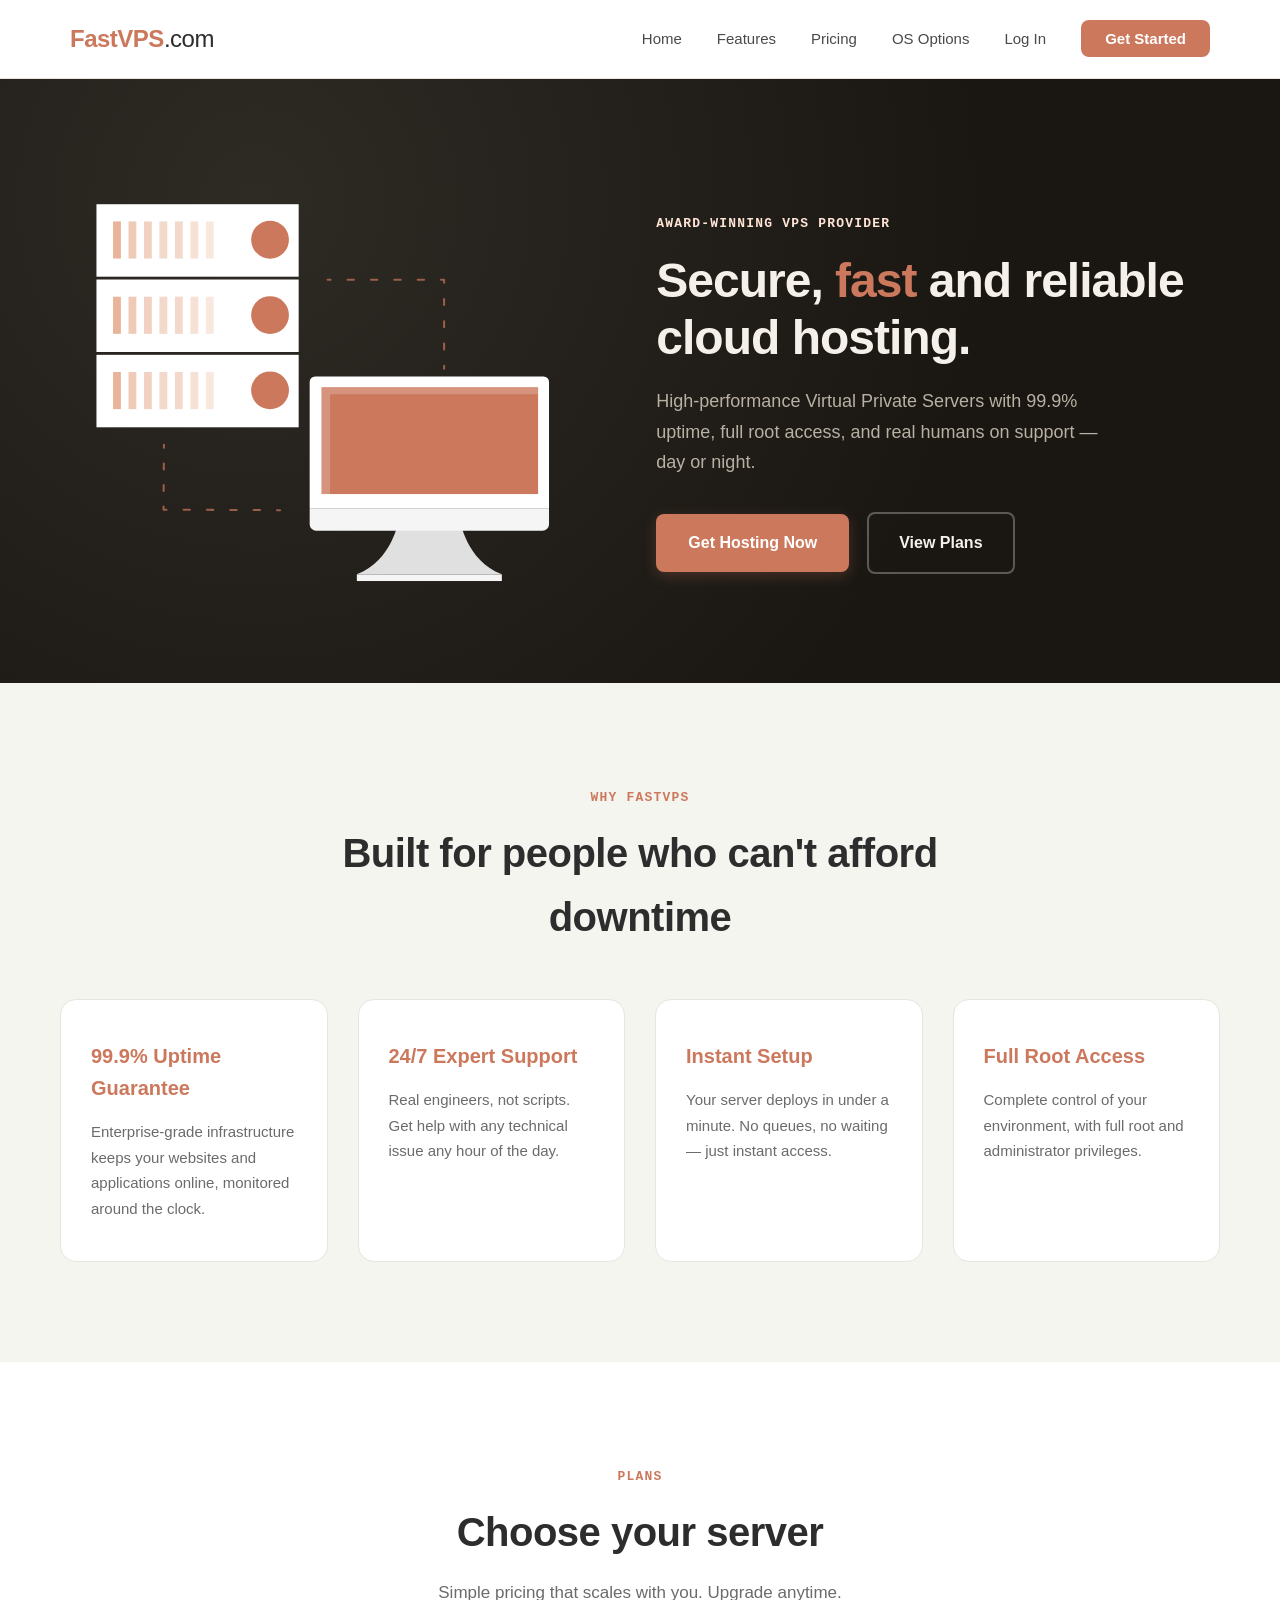
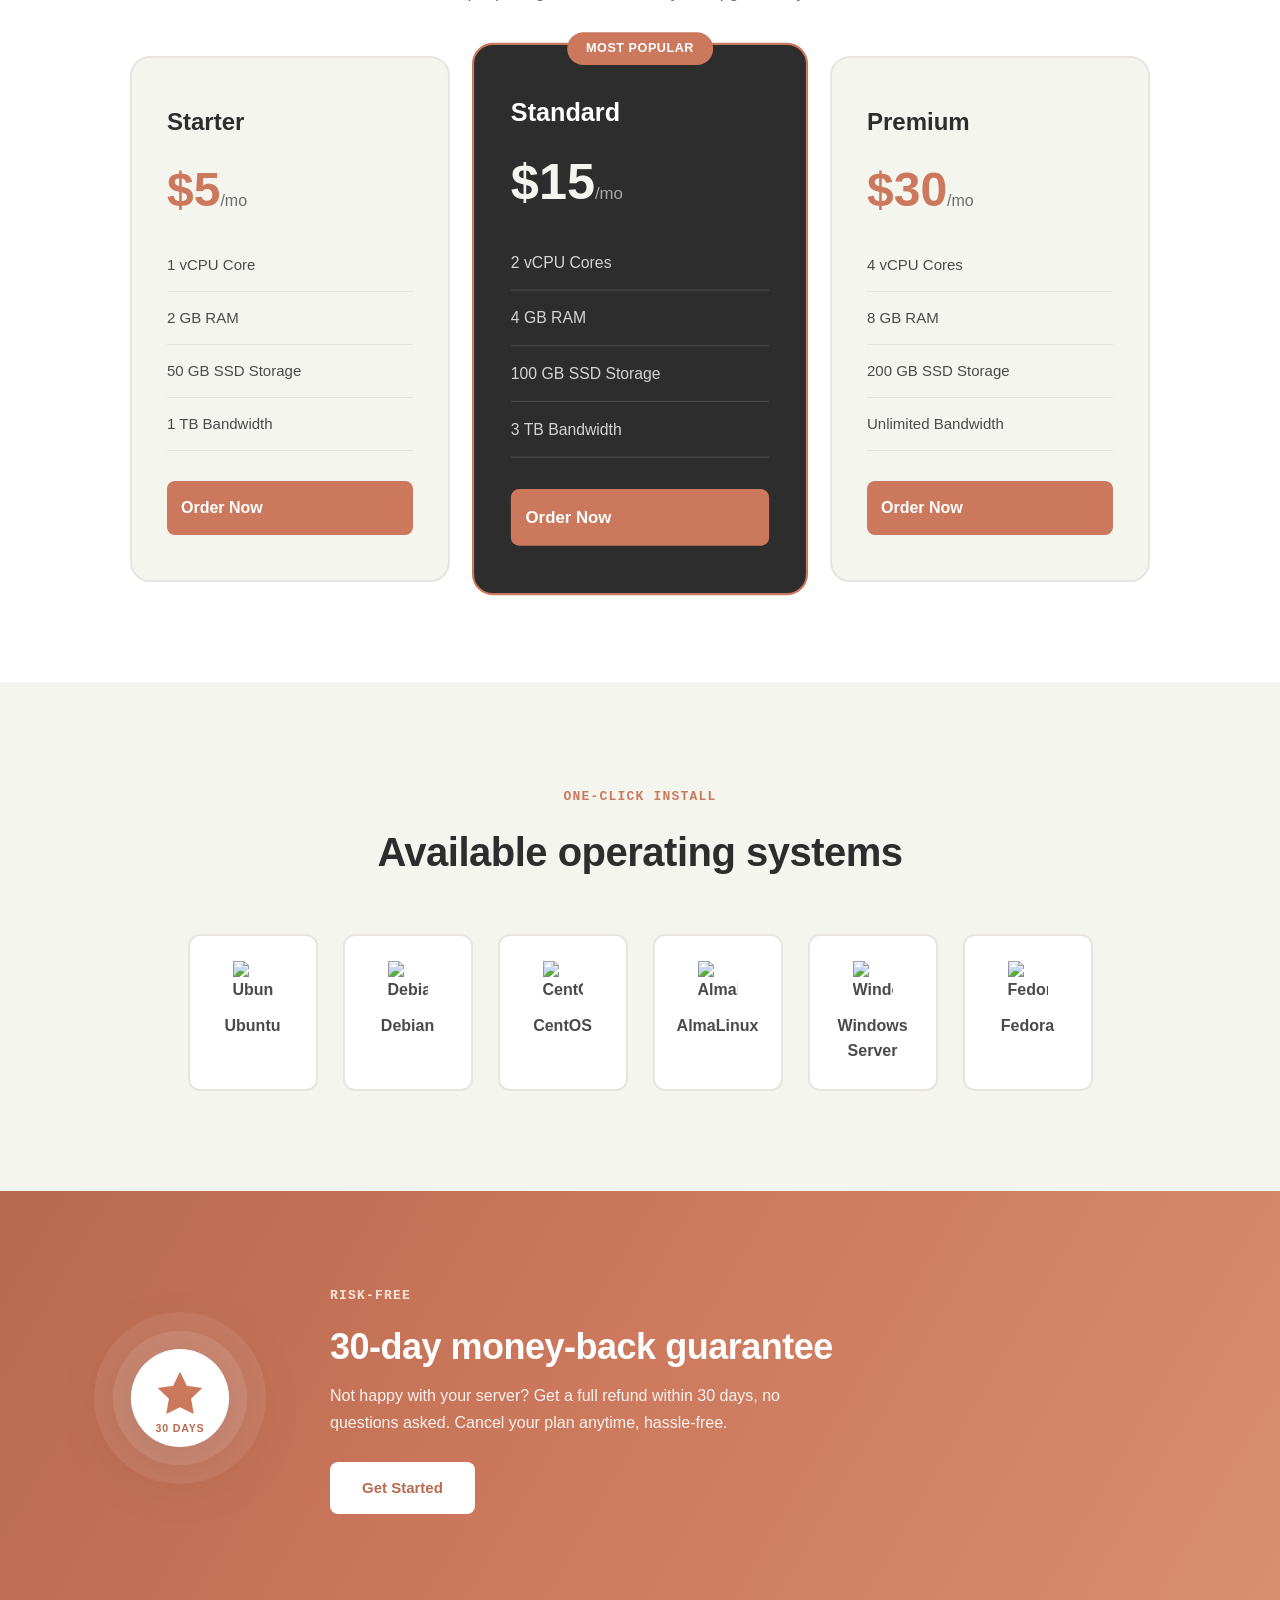
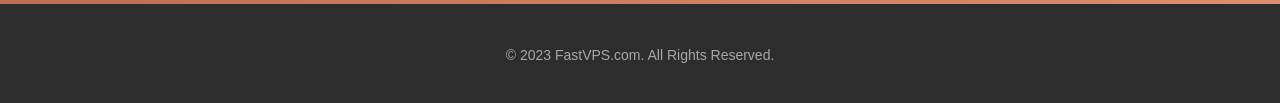
==== index.html @ b16c4c50 "Use unDraw MIT-licensed illustration for hero, recolored to brand palette" ====
<!DOCTYPE html>
<html lang="en">
<head>
    <meta charset="UTF-8">
    <meta name="viewport" content="width=device-width, initial-scale=1.0">
    <title>Buy Premium VPS Hosting | 99.9% Uptime & 24/7 Support</title>
    <meta name="description" content="Get high-performance VPS hosting with 99.9% uptime, 24/7 expert support, and instant setup. Choose your favorite OS. Affordable & reliable VPS solutions.">
    <meta name="keywords" content="VPS hosting, buy VPS, best VPS server, Linux VPS, Windows VPS, 24/7 support VPS, cheap VPS">
    <meta name="robots" content="index, follow">

    <link rel="stylesheet" href="style.css?v=8">
</head>
<body>

    <header>
        <nav>
            <div class="logo">FastVPS<span>.com</span></div>
            <ul class="nav-links">
                <li><a href="#">Home</a></li>
                <li><a href="#features">Features</a></li>
                <li><a href="#pricing">Pricing</a></li>
                <li><a href="#os">OS Options</a></li>
                <li><a href="login.html">Log In</a></li>
                <li><a href="signup.html" class="btn">Get Started</a></li>
            </ul>
        </nav>
    </header>

    <!-- Hero Section -->
    <section class="hero hero-dark">
        <div class="hero-inner">
            <div class="hero-visual">
                <img src="hero-illustration.svg" alt="Server infrastructure illustration" class="hero-illustration-img">
            </div>
            <div class="hero-content">
                <span class="eyebrow eyebrow-light">Award-winning VPS provider</span>
                <h1 class="hero-h1-dark">Secure, <em>fast</em> and reliable cloud hosting.</h1>
                <p class="hero-p-dark">High-performance Virtual Private Servers with 99.9% uptime, full root access, and real humans on support — day or night.</p>
                <div class="hero-ctas">
                    <a href="signup.html" class="btn-primary">Get Hosting Now</a>
                    <a href="#pricing" class="btn-outline-light">View Plans</a>
                </div>
            </div>
        </div>
    </section>

    <!-- Features Section -->
    <section id="features" class="features">
        <div class="section-head">
            <span class="eyebrow">Why FastVPS</span>
            <h2>Built for people who can't afford downtime</h2>
        </div>
        <div class="cards">
            <div class="card">
                <h3>99.9% Uptime Guarantee</h3>
                <p>Enterprise-grade infrastructure keeps your websites and applications online, monitored around the clock.</p>
            </div>
            <div class="card">
                <h3>24/7 Expert Support</h3>
                <p>Real engineers, not scripts. Get help with any technical issue any hour of the day.</p>
            </div>
            <div class="card">
                <h3>Instant Setup</h3>
                <p>Your server deploys in under a minute. No queues, no waiting — just instant access.</p>
            </div>
            <div class="card">
                <h3>Full Root Access</h3>
                <p>Complete control of your environment, with full root and administrator privileges.</p>
            </div>
        </div>
    </section>

    <!-- Pricing Section -->
    <section id="pricing" class="pricing-section">
        <div class="section-head">
            <span class="eyebrow">Plans</span>
            <h2>Choose your server</h2>
            <p>Simple pricing that scales with you. Upgrade anytime.</p>
        </div>
        <div class="pricing-cards">
            <!-- Starter Plan -->
            <div class="price-card">
                <h3>Starter</h3>
                <div class="price">$5<span>/mo</span></div>
                <ul>
                    <li>1 vCPU Core</li>
                    <li>2 GB RAM</li>
                    <li>50 GB SSD Storage</li>
                    <li>1 TB Bandwidth</li>
                </ul>
                <a href="signup.html" class="btn-price">Order Now</a>
            </div>
            <!-- Popular Plan -->
            <div class="price-card popular">
                <span class="badge">Most Popular</span>
                <h3>Standard</h3>
                <div class="price">$15<span>/mo</span></div>
                <ul>
                    <li>2 vCPU Cores</li>
                    <li>4 GB RAM</li>
                    <li>100 GB SSD Storage</li>
                    <li>3 TB Bandwidth</li>
                </ul>
                <a href="signup.html" class="btn-price">Order Now</a>
            </div>
            <!-- Premium Plan -->
            <div class="price-card">
                <h3>Premium</h3>
                <div class="price">$30<span>/mo</span></div>
                <ul>
                    <li>4 vCPU Cores</li>
                    <li>8 GB RAM</li>
                    <li>200 GB SSD Storage</li>
                    <li>Unlimited Bandwidth</li>
                </ul>
                <a href="signup.html" class="btn-price">Order Now</a>
            </div>
        </div>
    </section>

    <!-- Available OS Section -->
    <section id="os" class="os-section">
        <div class="section-head">
            <span class="eyebrow">One-click install</span>
            <h2>Available operating systems</h2>
        </div>
        <div class="os-list">
            <div class="os-box">
                <img src="https://cdn.simpleicons.org/ubuntu/E95420" alt="Ubuntu VPS">
                <span>Ubuntu</span>
            </div>
            <div class="os-box">
                <img src="https://cdn.simpleicons.org/debian/A81D33" alt="Debian VPS">
                <span>Debian</span>
            </div>
            <div class="os-box">
                <img src="https://cdn.simpleicons.org/centos/262577" alt="CentOS VPS">
                <span>CentOS</span>
            </div>
            <div class="os-box">
                <img src="https://cdn.simpleicons.org/almalinux/000000" alt="AlmaLinux VPS">
                <span>AlmaLinux</span>
            </div>
            <div class="os-box">
                <img src="https://cdn.simpleicons.org/windows/0078D6" alt="Windows Server VPS">
                <span>Windows Server</span>
            </div>
            <div class="os-box">
                <img src="https://cdn.simpleicons.org/fedora/294172" alt="Fedora VPS">
                <span>Fedora</span>
            </div>
        </div>
    </section>

    <!-- Money-Back Guarantee Section -->
    <section class="guarantee-section">
        <div class="guarantee-inner">
            <div class="guarantee-visual">
                <svg viewBox="0 0 220 220" xmlns="http://www.w3.org/2000/svg">
                    <circle cx="110" cy="110" r="105" fill="rgba(255,255,255,0.08)"/>
                    <circle cx="110" cy="110" r="82" fill="rgba(255,255,255,0.10)"/>
                    <circle cx="110" cy="110" r="60" fill="#fff"/>
                    <path d="M110 78l8.4 17 18.8 2.7-13.6 13.3 3.2 18.7L110 121.2l-16.8 8.5 3.2-18.7-13.6-13.3 18.8-2.7z" fill="#CC785C"/>
                    <text x="110" y="152" text-anchor="middle" font-family="-apple-system, sans-serif" font-size="13" font-weight="700" letter-spacing="1" fill="#B8694F">30 DAYS</text>
                </svg>
            </div>
            <div class="guarantee-content">
                <span class="eyebrow eyebrow-light">Risk-free</span>
                <h2>30-day money-back guarantee</h2>
                <p>Not happy with your server? Get a full refund within 30 days, no questions asked. Cancel your plan anytime, hassle-free.</p>
                <a href="signup.html" class="btn-guarantee">Get Started</a>
            </div>
        </div>
    </section>

    <footer>
        <p>&copy; 2023 FastVPS.com. All Rights Reserved.</p>
    </footer>

</body>
</html>
---- style.css ----
/* Reset & Basic Setup */
* {
    margin: 0;
    padding: 0;
    box-sizing: border-box;
    font-family: -apple-system, BlinkMacSystemFont, 'Segoe UI', 'Roboto', 'Helvetica Neue', Arial, sans-serif;
}

body {
    background-color: #F5F5F0;
    color: #2D2D2D;
    line-height: 1.6;
}

/* Header & Navigation */
header {
    background-color: #FFFFFF;
    border-bottom: 1px solid #E8E4DF;
    position: sticky;
    top: 0;
    z-index: 1000;
    backdrop-filter: blur(10px);
    background: rgba(255, 255, 255, 0.95);
}

nav {
    display: flex;
    justify-content: space-between;
    align-items: center;
    max-width: 1200px;
    margin: 0 auto;
    padding: 20px 30px;
}

.logo {
    font-size: 24px;
    font-weight: 700;
    color: #CC785C;
    letter-spacing: -0.5px;
}

.logo span {
    color: #2D2D2D;
    font-weight: 400;
}

.nav-links {
    list-style: none;
    display: flex;
    gap: 35px;
    align-items: center;
}

.nav-links a {
    text-decoration: none;
    color: #4A4A4A;
    font-weight: 500;
    font-size: 15px;
    transition: color 0.3s ease;
}

.nav-links a:hover {
    color: #CC785C;
}

.nav-links .btn {
    background-color: #CC785C;
    color: #fff !important;
    padding: 10px 24px;
    border-radius: 8px;
    font-weight: 600;
    transition: all 0.3s ease;
}

.nav-links .btn:hover {
    background-color: #B8694F;
    transform: translateY(-1px);
}

/* Hero Section */
.hero {
    padding: 120px 20px 100px;
    position: relative;
    overflow: hidden;
}

.hero-inner {
    max-width: 1180px;
    margin: 0 auto;
    display: grid;
    grid-template-columns: 1fr 1.05fr;
    gap: 60px;
    align-items: center;
    position: relative;
    z-index: 1;
}

/* Dark variant — isometric hero */
.hero-dark {
    background: radial-gradient(circle at 20% 20%, #2E2A24 0%, #1A1713 65%);
}

.hero-visual svg {
    width: 100%;
    max-width: 480px;
    height: auto;
    display: block;
    margin: 0 auto;
}

.hero-illustration-img {
    width: 100%;
    max-width: 460px;
    height: auto;
    display: block;
    margin: 0 auto;
}

.eyebrow-light {
    color: #E8B49A;
}

.hero-h1-dark {
    font-size: 48px;
    font-weight: 700;
    letter-spacing: -1px;
    line-height: 1.18;
    color: #F5F1EA;
    margin-bottom: 20px;
}

.hero-h1-dark em {
    color: #CC785C;
    font-style: normal;
}

.hero-p-dark {
    font-size: 18px;
    max-width: 460px;
    margin-bottom: 34px;
    color: #B8B0A3;
    line-height: 1.7;
}

.btn-outline-light {
    display: inline-block;
    padding: 16px 30px;
    border: 2px solid rgba(245, 241, 234, 0.3);
    color: #F5F1EA;
    text-decoration: none;
    border-radius: 8px;
    font-weight: 600;
    font-size: 16px;
    transition: all 0.3s ease;
}

.btn-outline-light:hover {
    border-color: #CC785C;
    color: #CC785C;
}

.eyebrow {
    font-family: 'SF Mono', 'Consolas', 'Menlo', monospace;
    font-size: 13px;
    text-transform: uppercase;
    letter-spacing: 1.2px;
    color: #CC785C;
    font-weight: 600;
    display: inline-block;
    margin-bottom: 18px;
}

.hero-h1-dark span,
.hero-h1-dark em {
    color: #CC785C;
    font-weight: 700;
    font-style: normal;
}

.hero-ctas {
    display: flex;
    align-items: center;
    gap: 18px;
    flex-wrap: wrap;
}

.btn-primary {
    background-color: #CC785C;
    color: #fff;
    padding: 16px 32px;
    text-decoration: none;
    border-radius: 8px;
    font-weight: 600;
    font-size: 16px;
    display: inline-block;
    transition: all 0.3s ease;
    box-shadow: 0 4px 14px rgba(204, 120, 92, 0.25);
}

.btn-primary:hover {
    background-color: #B8694F;
    transform: translateY(-2px);
    box-shadow: 0 6px 20px rgba(204, 120, 92, 0.35);
}

.btn-secondary {
    color: #2D2D2D;
    text-decoration: none;
    font-weight: 600;
    font-size: 16px;
    padding: 16px 4px;
    border-bottom: 2px solid transparent;
    transition: border-color 0.3s ease, color 0.3s ease;
}

.btn-secondary:hover {
    color: #CC785C;
    border-bottom-color: #CC785C;
}

/* Terminal card — signature visual */
.terminal-card {
    background: #1E1B18;
    border-radius: 12px;
    overflow: hidden;
    box-shadow: 0 25px 60px rgba(45, 45, 45, 0.25);
}

.terminal-bar {
    display: flex;
    gap: 7px;
    padding: 14px 18px;
    background: #15130F;
}

.terminal-bar span {
    width: 11px;
    height: 11px;
    border-radius: 50%;
    background: #45403A;
}

.terminal-bar span:nth-child(1) { background: #CC785C; }

.terminal-body {
    padding: 24px 26px 30px;
    font-family: 'SF Mono', 'Consolas', 'Menlo', monospace;
    font-size: 13.5px;
    color: #D8CFB8;
}

.terminal-body .line {
    margin-bottom: 10px;
}

.terminal-body .line.dim { color: #9C9284; }
.terminal-body .prompt { color: #8FA36B; margin-right: 4px; }
.terminal-body .ok { color: #CC785C; margin-right: 4px; }
.terminal-body .cursor {
    display: inline-block;
    width: 7px;
    height: 14px;
    background: #CC785C;
    vertical-align: middle;
    animation: blink 1s step-end infinite;
}

@keyframes blink {
    50% { opacity: 0; }
}

/* Section headers (Features / Pricing / OS) */
.section-head {
    text-align: center;
    max-width: 700px;
    margin: 0 auto 50px;
}

.section-head .eyebrow {
    margin-bottom: 12px;
}

.section-head h2 {
    font-size: 40px;
    margin-bottom: 12px;
    color: #2D2D2D;
    font-weight: 700;
    letter-spacing: -0.5px;
}

.section-head p {
    color: #6B6B6B;
    font-size: 17px;
}

/* Features Section */
.features {
    padding: 100px 20px;
    text-align: center;
    max-width: 1200px;
    margin: 0 auto;
}

.features h2 {
    font-size: 40px;
    margin-bottom: 15px;
    color: #2D2D2D;
    font-weight: 700;
    letter-spacing: -0.5px;
}

.features > p {
    color: #6B6B6B;
    font-size: 17px;
    margin-bottom: 60px;
}

.cards {
    display: grid;
    grid-template-columns: repeat(auto-fit, minmax(260px, 1fr));
    gap: 30px;
}

.card {
    background: #FFFFFF;
    padding: 40px 30px;
    border-radius: 16px;
    border: 1px solid #E8E4DF;
    text-align: left;
    transition: all 0.4s ease;
}

.card:hover {
    transform: translateY(-8px);
    box-shadow: 0 20px 40px rgba(0, 0, 0, 0.06);
    border-color: #CC785C;
}

.card h3 {
    color: #CC785C;
    margin-bottom: 15px;
    font-size: 20px;
    font-weight: 600;
}

.card p {
    color: #6B6B6B;
    font-size: 15px;
    line-height: 1.7;
}

/* Pricing Section */
.pricing-section {
    padding: 100px 20px;
    text-align: center;
    background: #FFFFFF;
}

.pricing-section h2 {
    font-size: 40px;
    margin-bottom: 15px;
    color: #2D2D2D;
    font-weight: 700;
}

.pricing-section > p {
    color: #6B6B6B;
    margin-bottom: 60px;
    font-size: 17px;
}

.pricing-cards {
    display: flex;
    flex-wrap: wrap;
    justify-content: center;
    gap: 30px;
}

.price-card {
    background: #F5F5F0;
    border: 2px solid #E8E4DF;
    padding: 45px 35px;
    border-radius: 20px;
    width: 320px;
    position: relative;
    transition: all 0.4s ease;
    text-align: left;
}

.price-card:hover {
    transform: translateY(-8px);
    box-shadow: 0 20px 40px rgba(0, 0, 0, 0.08);
}

.price-card.popular {
    background: #2D2D2D;
    color: #FFFFFF;
    transform: scale(1.05);
    border: 2px solid #CC785C;
}

.price-card h3 {
    margin-bottom: 10px;
    font-size: 24px;
    font-weight: 600;
}

.price {
    font-size: 48px;
    font-weight: 700;
    margin-bottom: 25px;
    color: #CC785C;
}

.price-card.popular .price {
    color: #F5F5F0;
}

.price span {
    font-size: 16px;
    font-weight: 400;
    color: #6B6B6B;
}

.price-card.popular .price span {
    color: #A8A8A8;
}

.price-card ul {
    list-style: none;
    margin-bottom: 30px;
}

.price-card ul li {
    margin-bottom: 14px;
    padding-bottom: 14px;
    border-bottom: 1px solid #E8E4DF;
    font-size: 15px;
    color: #4A4A4A;
}

.price-card.popular ul li {
    border-color: #4A4A4A;
    color: #D4D4D4;
}

.btn-price {
    display: block;
    background: #CC785C;
    color: #fff;
    padding: 14px;
    text-decoration: none;
    border-radius: 8px;
    font-weight: 600;
    transition: all 0.3s ease;
}

.btn-price:hover {
    background: #B8694F;
}

.badge {
    background: #CC785C;
    color: #fff;
    padding: 6px 18px;
    border-radius: 20px;
    font-size: 12px;
    font-weight: 600;
    position: absolute;
    top: -12px;
    left: 50%;
    transform: translateX(-50%);
    letter-spacing: 0.5px;
    text-transform: uppercase;
}

/* OS Section */
.os-section {
    padding: 100px 20px;
    text-align: center;
    background-color: #F5F5F0;
}

.os-section h2 {
    font-size: 40px;
    margin-bottom: 15px;
    color: #2D2D2D;
    font-weight: 700;
}

.os-section p {
    color: #6B6B6B;
    margin-bottom: 50px;
    font-size: 17px;
}

.os-list {
    display: flex;
    flex-wrap: wrap;
    justify-content: center;
    gap: 25px;
    max-width: 1000px;
    margin: 0 auto;
}

.os-box {
    background: #FFFFFF;
    padding: 25px 20px;
    border-radius: 12px;
    display: flex;
    flex-direction: column;
    align-items: center;
    gap: 12px;
    font-weight: 600;
    color: #4A4A4A;
    border: 2px solid #E8E4DF;
    width: 130px;
    transition: all 0.3s ease;
}

.os-box:hover {
    transform: translateY(-5px);
    border-color: #CC785C;
    box-shadow: 0 10px 30px rgba(204, 120, 92, 0.15);
}

.os-box img {
    width: 40px;
    height: 40px;
}

/* Money-Back Guarantee Section */
.guarantee-section {
    background: linear-gradient(120deg, #B8694F 0%, #CC785C 45%, #D98F6F 100%);
    padding: 90px 20px;
    overflow: hidden;
}

.guarantee-inner {
    max-width: 1100px;
    margin: 0 auto;
    display: grid;
    grid-template-columns: auto 1fr;
    align-items: center;
    gap: 60px;
}

.guarantee-visual {
    display: flex;
    justify-content: center;
}

.guarantee-visual svg {
    width: 180px;
    height: 180px;
    filter: drop-shadow(0 10px 30px rgba(0, 0, 0, 0.15));
}

.eyebrow-light {
    color: #FFE4D6;
}

.guarantee-content h2 {
    font-size: 36px;
    font-weight: 700;
    color: #fff;
    letter-spacing: -0.5px;
    margin-bottom: 14px;
    line-height: 1.2;
}

.guarantee-content p {
    font-size: 16px;
    color: rgba(255, 255, 255, 0.9);
    max-width: 480px;
    line-height: 1.7;
    margin-bottom: 26px;
}

.btn-guarantee {
    display: inline-block;
    background: #fff;
    color: #B8694F;
    padding: 14px 32px;
    border-radius: 8px;
    text-decoration: none;
    font-weight: 700;
    font-size: 15px;
    transition: all 0.3s ease;
}

.btn-guarantee:hover {
    background: #2D2D2D;
    color: #fff;
    transform: translateY(-2px);
}

@media (max-width: 768px) {
    .guarantee-inner {
        grid-template-columns: 1fr;
        text-align: center;
        gap: 30px;
    }
    .guarantee-content p { margin-left: auto; margin-right: auto; }
}

/* Footer */
footer {
    background-color: #2D2D2D;
    color: #A8A8A8;
    text-align: center;
    padding: 40px 20px;
    font-size: 14px;
}

/* Responsive */
@media (max-width: 768px) {
    .nav-links {
        gap: 15px;
        font-size: 13px;
    }

    .hero h1 {
        font-size: 36px;
    }

    .hero p {
        font-size: 16px;
    }

    .price-card.popular {
        transform: scale(1);
    }
}
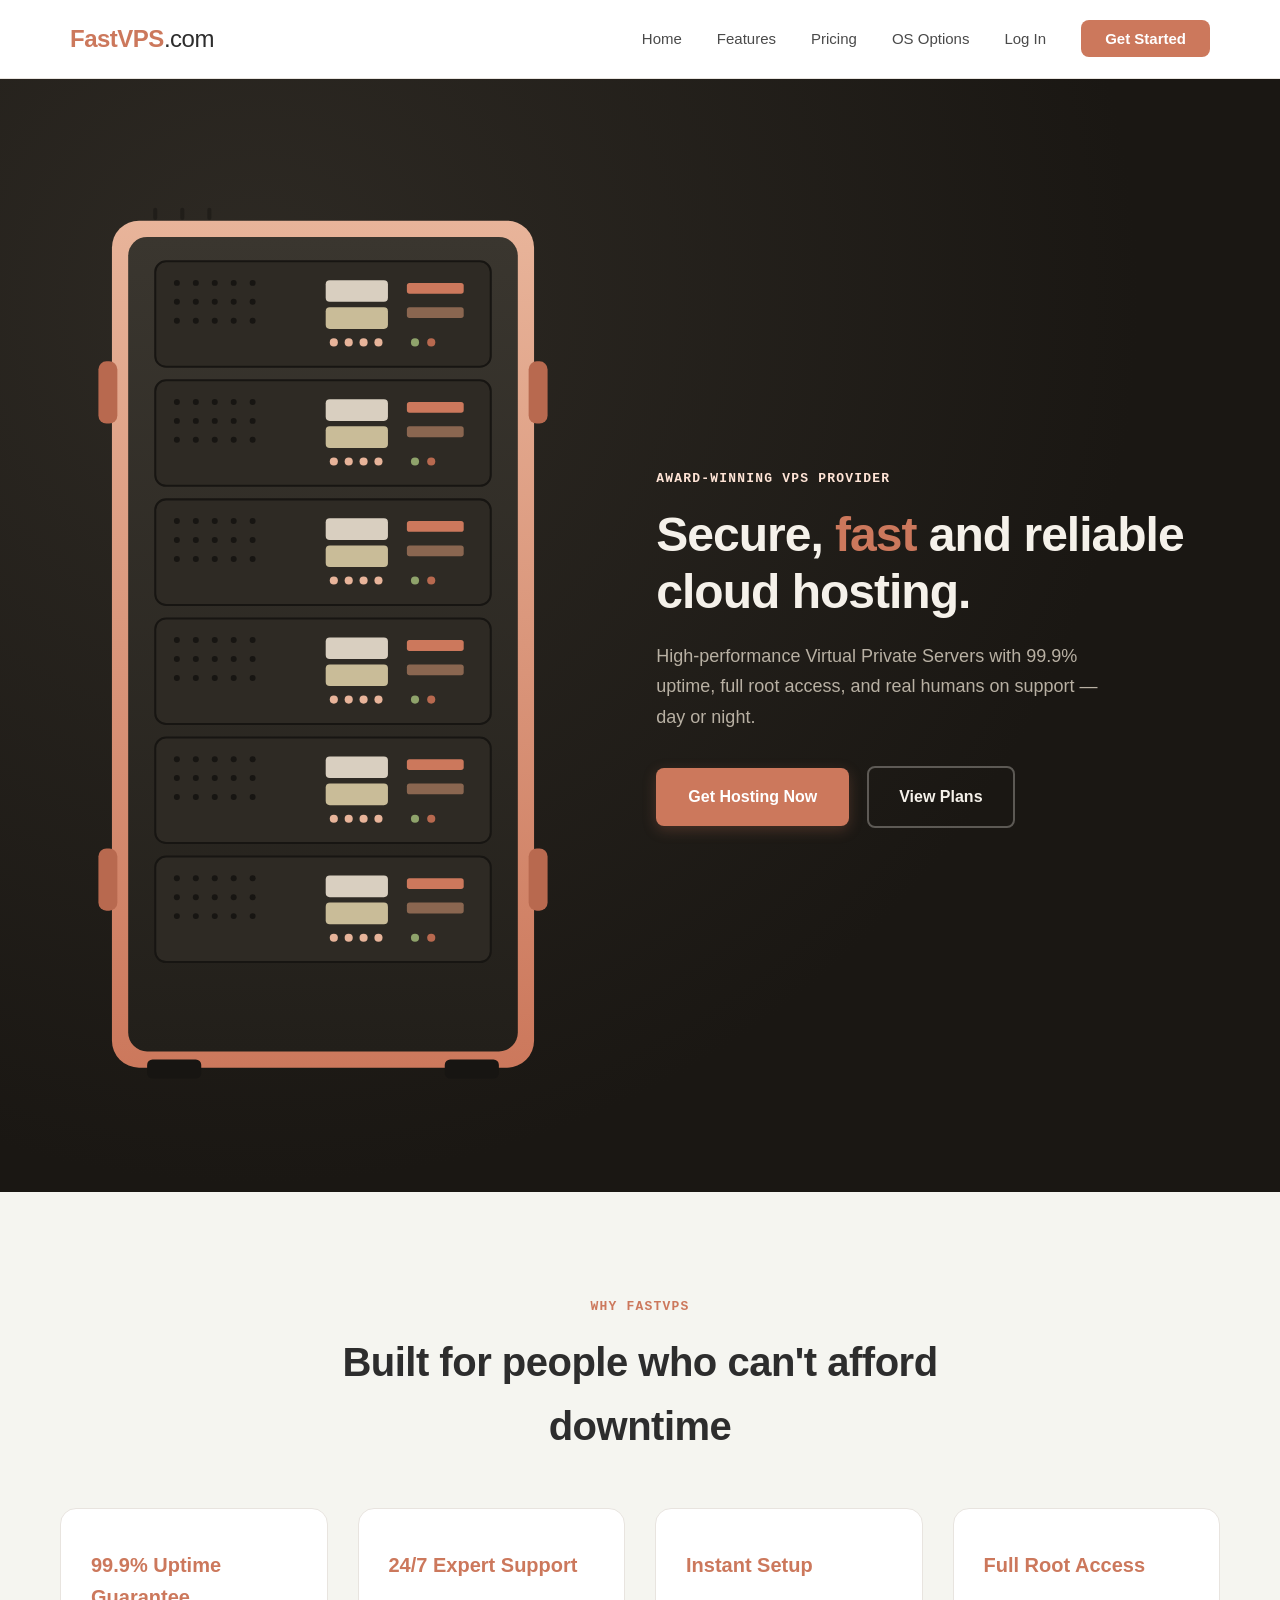
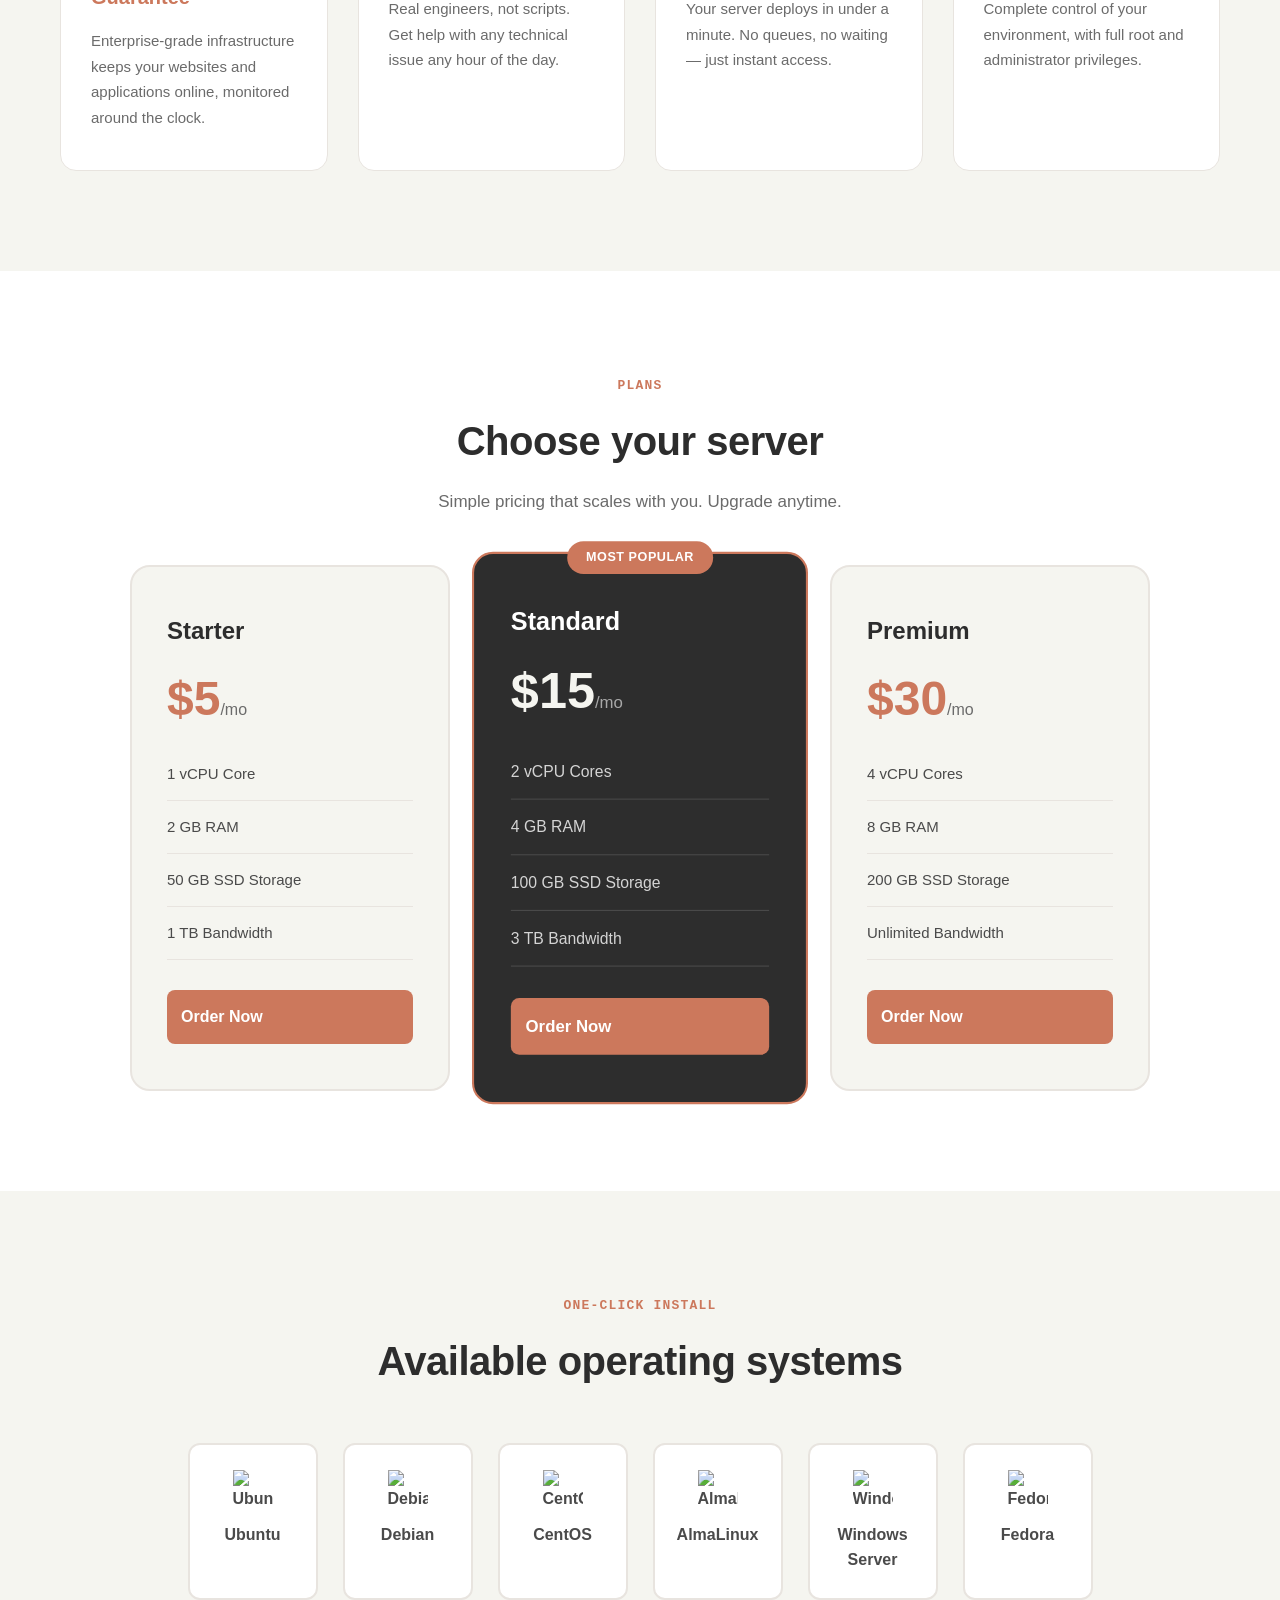
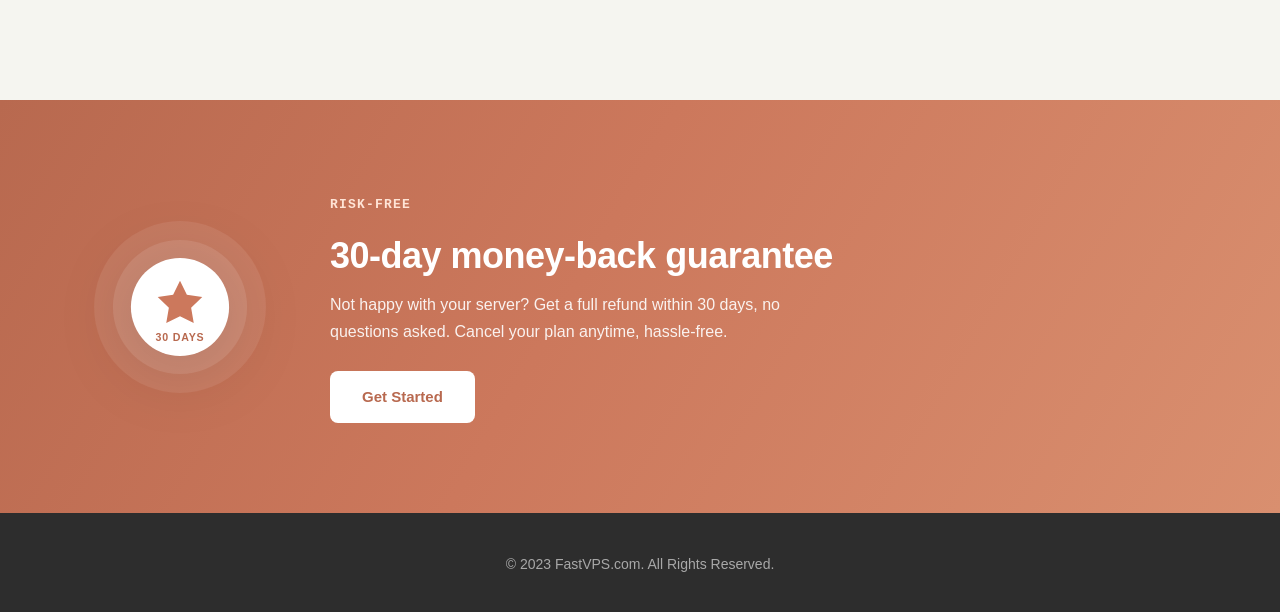
==== commit 1976947a: "Add original custom server rack illustration for hero" ====
--- a/index.html
+++ b/index.html
@@ -8,7 +8,7 @@
     <meta name="keywords" content="VPS hosting, buy VPS, best VPS server, Linux VPS, Windows VPS, 24/7 support VPS, cheap VPS">
     <meta name="robots" content="index, follow">
 
-    <link rel="stylesheet" href="style.css?v=8">
+    <link rel="stylesheet" href="style.css?v=9">
 </head>
 <body>
 
@@ -30,7 +30,7 @@
     <section class="hero hero-dark">
         <div class="hero-inner">
             <div class="hero-visual">
-                <img src="hero-illustration.svg" alt="Server infrastructure illustration" class="hero-illustration-img">
+                <img src="rack-illustration.svg" alt="Server rack illustration" class="hero-illustration-img">
             </div>
             <div class="hero-content">
                 <span class="eyebrow eyebrow-light">Award-winning VPS provider</span>
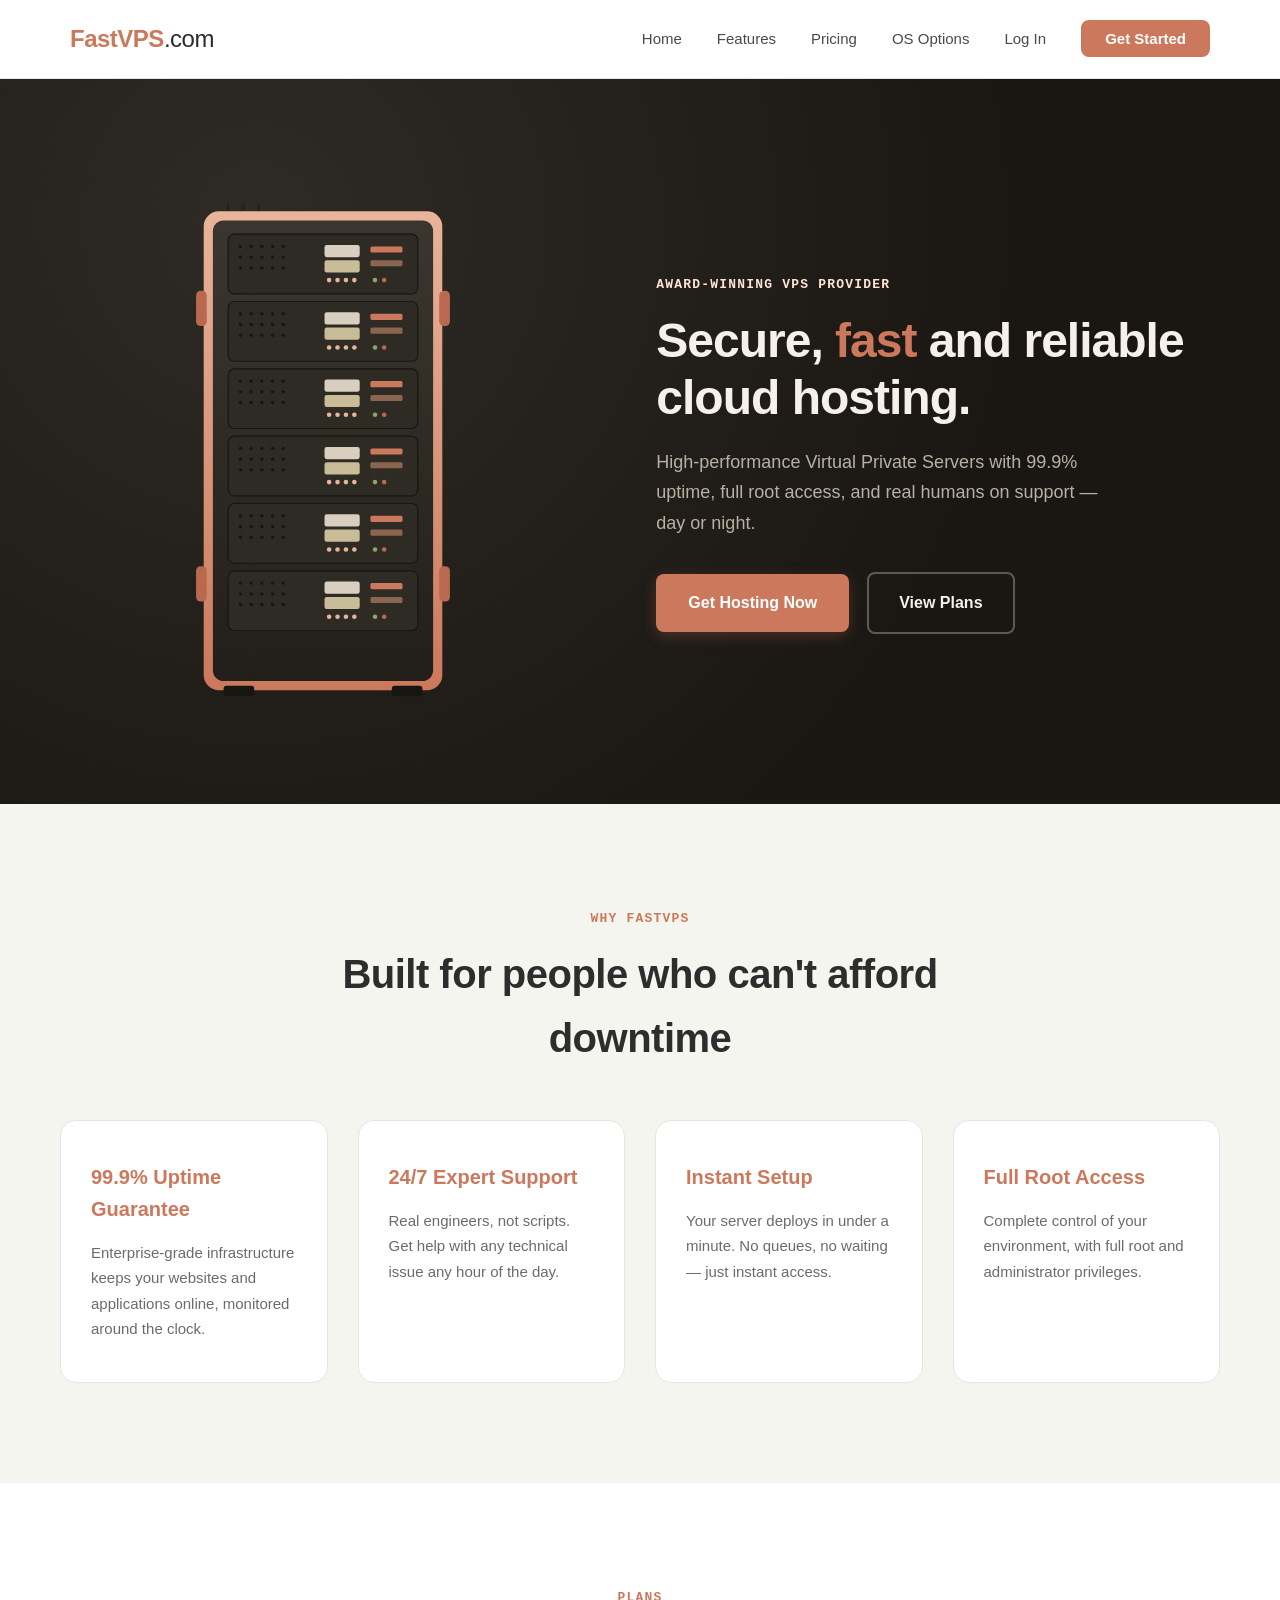
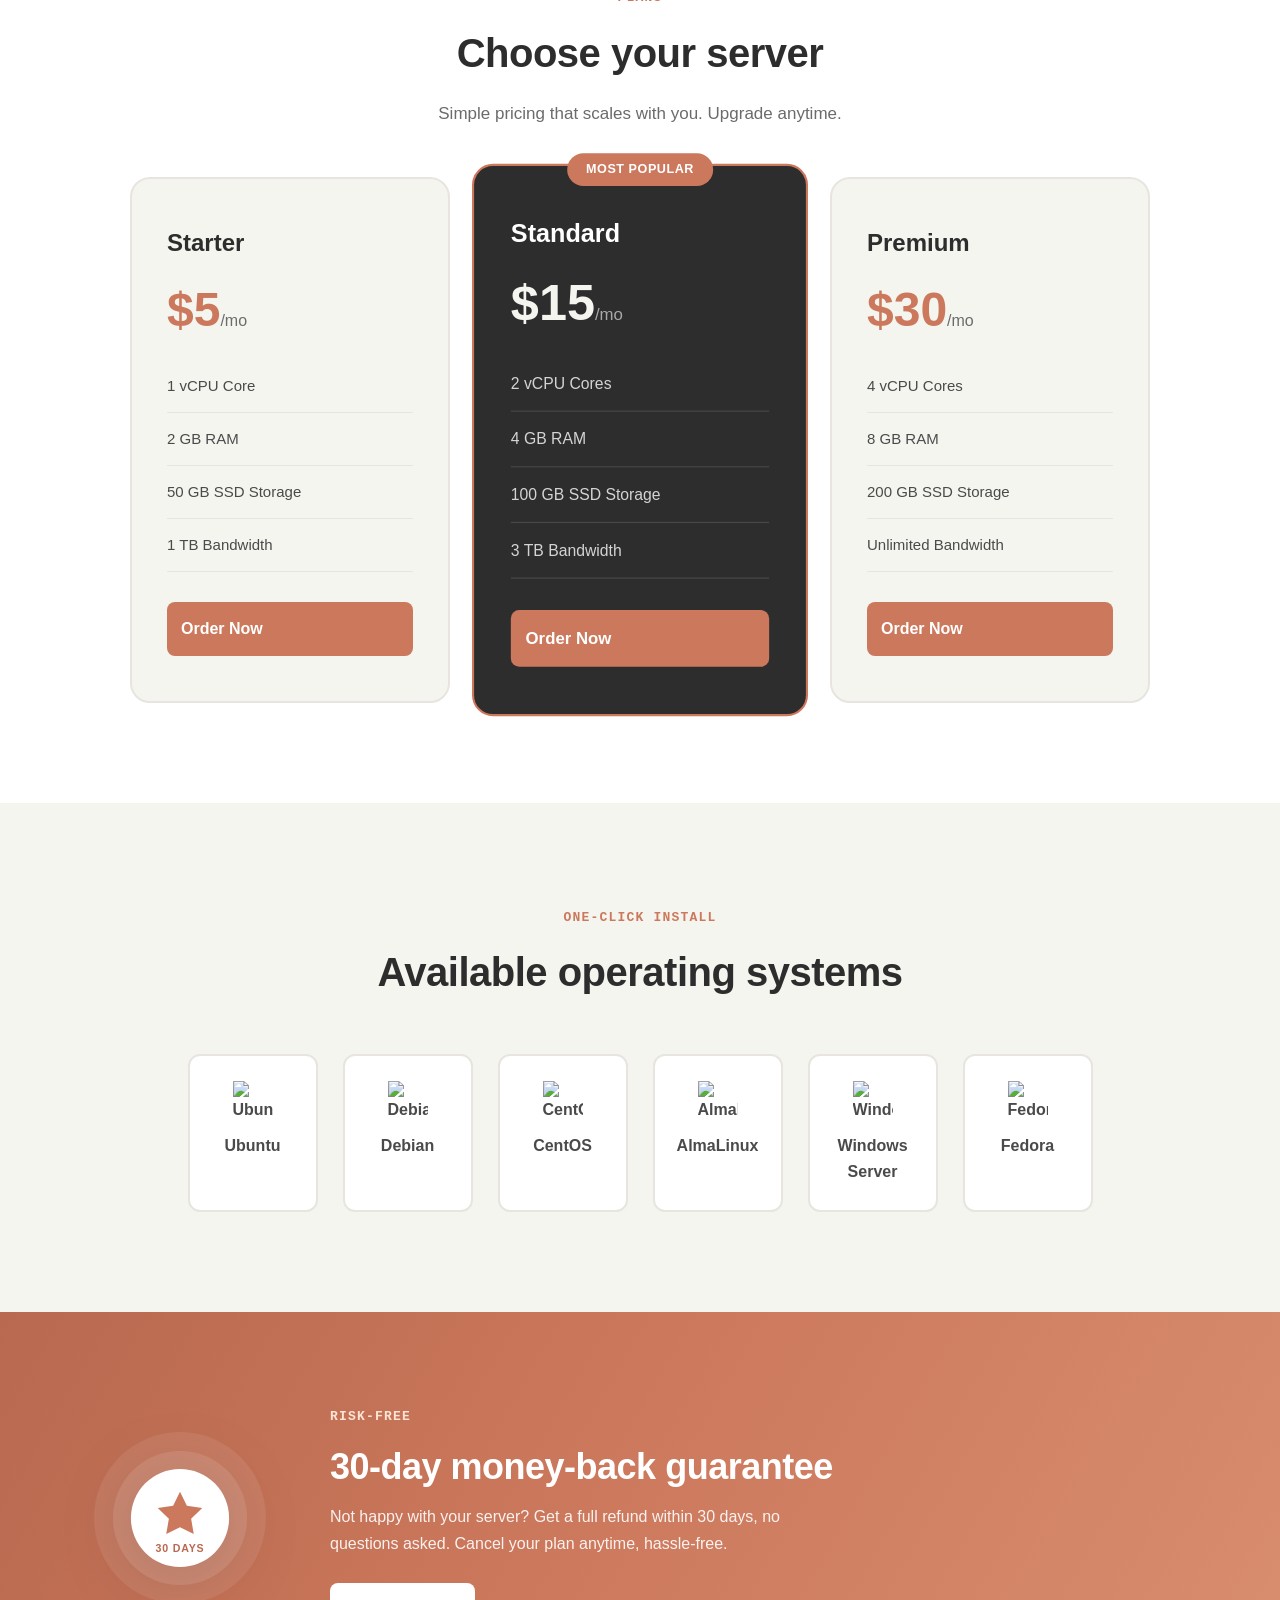
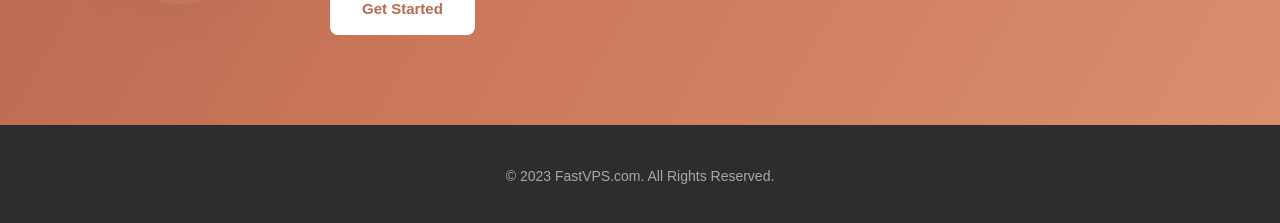
==== commit 06e310a7: "Reduce hero illustration size" ====
--- a/index.html
+++ b/index.html
@@ -8,7 +8,7 @@
     <meta name="keywords" content="VPS hosting, buy VPS, best VPS server, Linux VPS, Windows VPS, 24/7 support VPS, cheap VPS">
     <meta name="robots" content="index, follow">
 
-    <link rel="stylesheet" href="style.css?v=9">
+    <link rel="stylesheet" href="style.css?v=10">
 </head>
 <body>
 
--- a/style.css
+++ b/style.css
@@ -110,7 +110,7 @@
 
 .hero-illustration-img {
     width: 100%;
-    max-width: 460px;
+    max-width: 260px;
     height: auto;
     display: block;
     margin: 0 auto;
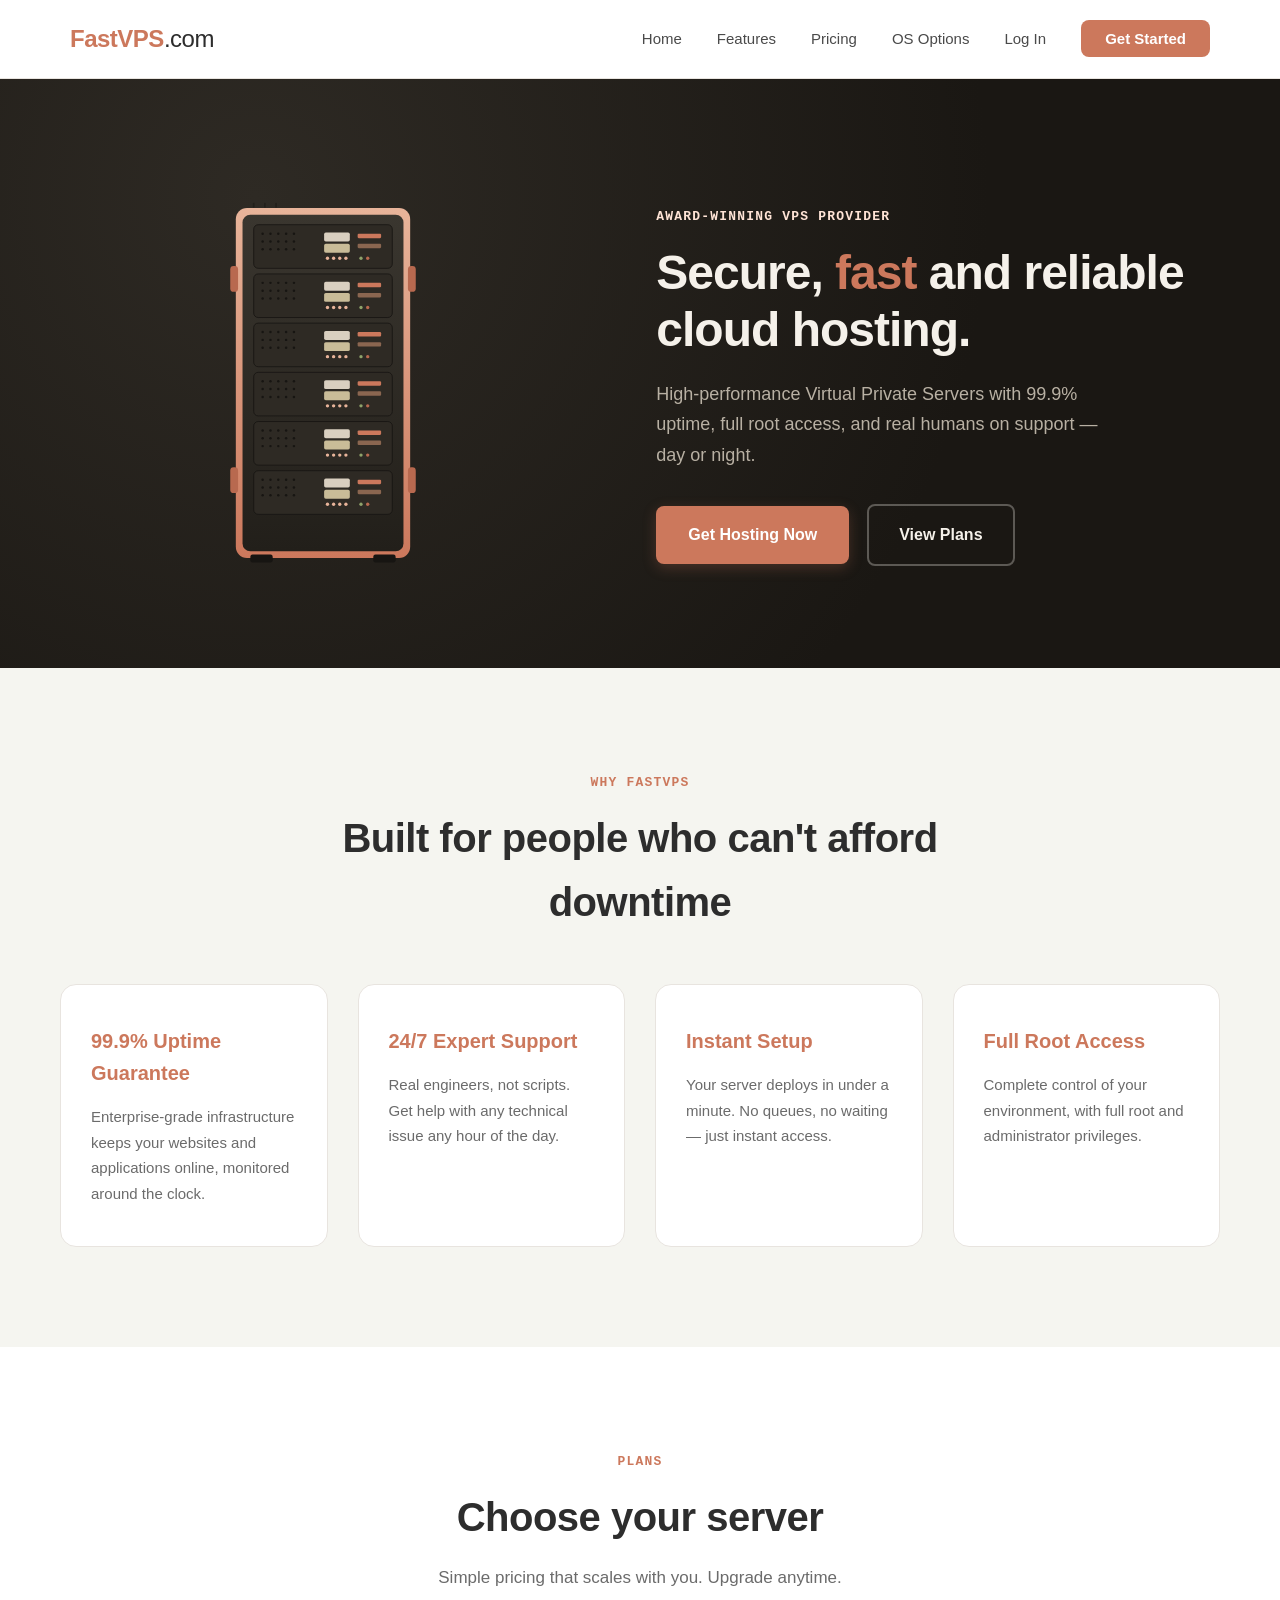
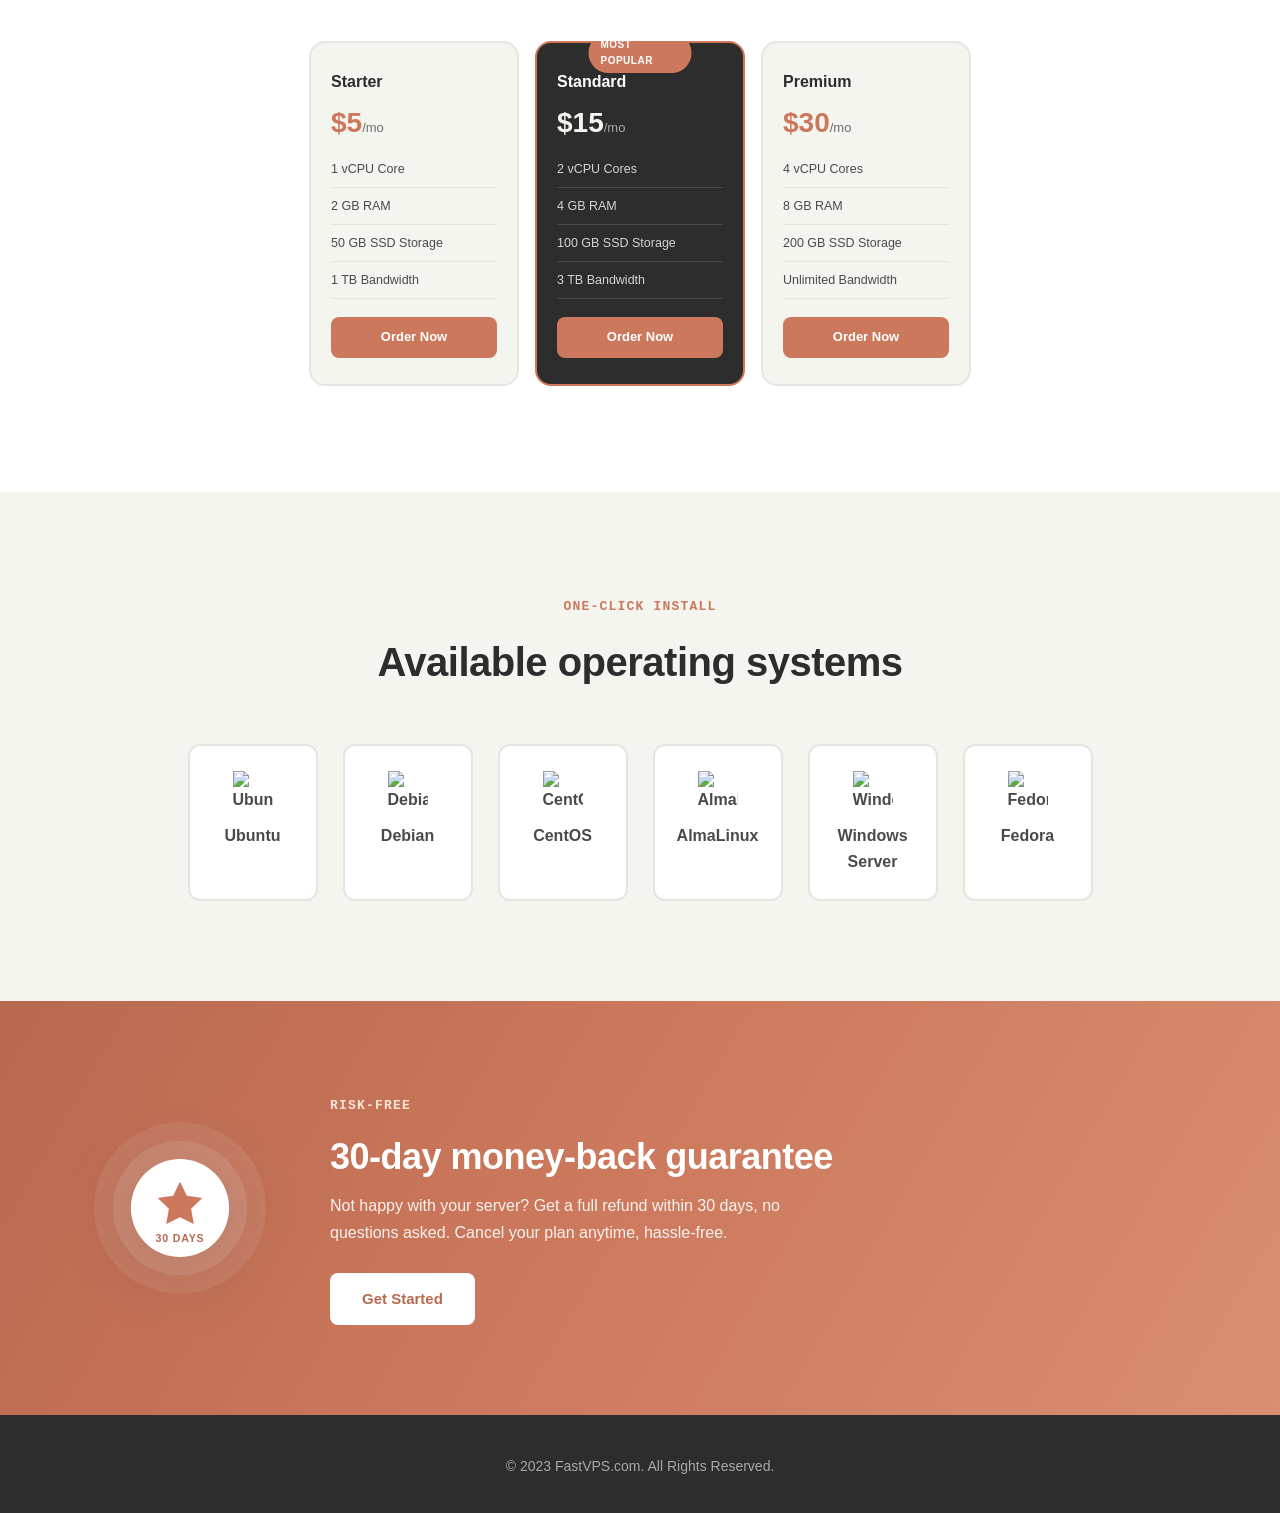
==== commit c39ca695: "Resize pricing cards to fit single row, shrink hero illustrations, differentiate pricing page illust" ====
--- a/index.html
+++ b/index.html
@@ -8,23 +8,48 @@
     <meta name="keywords" content="VPS hosting, buy VPS, best VPS server, Linux VPS, Windows VPS, 24/7 support VPS, cheap VPS">
     <meta name="robots" content="index, follow">
 
-    <link rel="stylesheet" href="style.css?v=10">
+    <link rel="stylesheet" href="style.css?v=13">
 </head>
 <body>
 
     <header>
         <nav>
             <div class="logo">FastVPS<span>.com</span></div>
-            <ul class="nav-links">
+            <ul class="nav-links" id="navLinks">
                 <li><a href="#">Home</a></li>
                 <li><a href="#features">Features</a></li>
-                <li><a href="#pricing">Pricing</a></li>
+                <li><a href="pricing.html">Pricing</a></li>
                 <li><a href="#os">OS Options</a></li>
                 <li><a href="login.html">Log In</a></li>
                 <li><a href="signup.html" class="btn">Get Started</a></li>
             </ul>
+            <button class="nav-toggle" id="navToggle" aria-label="Toggle menu">
+                <span></span><span></span><span></span>
+            </button>
         </nav>
+        <div class="nav-overlay" id="navOverlay"></div>
     </header>
+    <script>
+        (function() {
+            var toggle = document.getElementById('navToggle');
+            var links = document.getElementById('navLinks');
+            var overlay = document.getElementById('navOverlay');
+            function closeMenu() {
+                links.classList.remove('open');
+                overlay.classList.remove('show');
+                toggle.classList.remove('active');
+            }
+            toggle.addEventListener('click', function() {
+                links.classList.toggle('open');
+                overlay.classList.toggle('show');
+                toggle.classList.toggle('active');
+            });
+            overlay.addEventListener('click', closeMenu);
+            links.querySelectorAll('a').forEach(function(a) {
+                a.addEventListener('click', closeMenu);
+            });
+        })();
+    </script>
 
     <!-- Hero Section -->
     <section class="hero hero-dark">
--- a/style.css
+++ b/style.css
@@ -77,6 +77,42 @@
     transform: translateY(-1px);
 }
 
+.nav-toggle {
+    display: none;
+    flex-direction: column;
+    justify-content: center;
+    gap: 5px;
+    background: none;
+    border: none;
+    cursor: pointer;
+    padding: 8px;
+    z-index: 1100;
+}
+
+.nav-toggle span {
+    width: 24px;
+    height: 2px;
+    background: #2D2D2D;
+    border-radius: 2px;
+    transition: all 0.3s ease;
+}
+
+.nav-toggle.active span:nth-child(1) { transform: translateY(7px) rotate(45deg); }
+.nav-toggle.active span:nth-child(2) { opacity: 0; }
+.nav-toggle.active span:nth-child(3) { transform: translateY(-7px) rotate(-45deg); }
+
+.nav-overlay {
+    display: none;
+    position: fixed;
+    inset: 0;
+    background: rgba(0, 0, 0, 0.45);
+    z-index: 999;
+}
+
+.nav-overlay.show {
+    display: block;
+}
+
 /* Hero Section */
 .hero {
     padding: 120px 20px 100px;
@@ -110,7 +146,7 @@
 
 .hero-illustration-img {
     width: 100%;
-    max-width: 260px;
+    max-width: 190px;
     height: auto;
     display: block;
     margin: 0 auto;
@@ -356,6 +392,28 @@
     background: #FFFFFF;
 }
 
+/* Dedicated pricing page */
+.pricing-page-section {
+    padding-top: 80px;
+}
+
+.pricing-footnote {
+    margin-top: 50px;
+    color: #6B6B6B;
+    font-size: 15px;
+}
+
+.pricing-footnote a {
+    color: #CC785C;
+    font-weight: 600;
+    text-decoration: none;
+}
+
+.pricing-footnote a:hover {
+    text-decoration: underline;
+}
+
+
 .pricing-section h2 {
     font-size: 40px;
     margin-bottom: 15px;
@@ -371,44 +429,49 @@
 
 .pricing-cards {
     display: flex;
-    flex-wrap: wrap;
+    flex-wrap: nowrap;
     justify-content: center;
-    gap: 30px;
+    gap: 16px;
+    max-width: 1180px;
+    margin: 0 auto;
+    overflow-x: auto;
+    padding-bottom: 6px;
 }
 
 .price-card {
     background: #F5F5F0;
     border: 2px solid #E8E4DF;
-    padding: 45px 35px;
-    border-radius: 20px;
-    width: 320px;
+    padding: 26px 20px;
+    border-radius: 16px;
+    flex: 1 1 0;
+    min-width: 0;
+    max-width: 210px;
     position: relative;
-    transition: all 0.4s ease;
+    transition: all 0.3s ease;
     text-align: left;
 }
 
 .price-card:hover {
-    transform: translateY(-8px);
-    box-shadow: 0 20px 40px rgba(0, 0, 0, 0.08);
+    transform: translateY(-6px);
+    box-shadow: 0 14px 28px rgba(0, 0, 0, 0.08);
 }
 
 .price-card.popular {
     background: #2D2D2D;
     color: #FFFFFF;
-    transform: scale(1.05);
     border: 2px solid #CC785C;
 }
 
 .price-card h3 {
-    margin-bottom: 10px;
-    font-size: 24px;
+    margin-bottom: 6px;
+    font-size: 16px;
     font-weight: 600;
 }
 
 .price {
-    font-size: 48px;
-    font-weight: 700;
-    margin-bottom: 25px;
+    font-size: 28px;
+    font-weight: 700;
+    margin-bottom: 14px;
     color: #CC785C;
 }
 
@@ -417,7 +480,7 @@
 }
 
 .price span {
-    font-size: 16px;
+    font-size: 13px;
     font-weight: 400;
     color: #6B6B6B;
 }
@@ -428,14 +491,14 @@
 
 .price-card ul {
     list-style: none;
-    margin-bottom: 30px;
+    margin-bottom: 18px;
 }
 
 .price-card ul li {
-    margin-bottom: 14px;
-    padding-bottom: 14px;
+    margin-bottom: 8px;
+    padding-bottom: 8px;
     border-bottom: 1px solid #E8E4DF;
-    font-size: 15px;
+    font-size: 12.5px;
     color: #4A4A4A;
 }
 
@@ -448,10 +511,12 @@
     display: block;
     background: #CC785C;
     color: #fff;
-    padding: 14px;
+    padding: 10px;
     text-decoration: none;
     border-radius: 8px;
     font-weight: 600;
+    font-size: 13px;
+    text-align: center;
     transition: all 0.3s ease;
 }
 
@@ -462,12 +527,12 @@
 .badge {
     background: #CC785C;
     color: #fff;
-    padding: 6px 18px;
+    padding: 4px 12px;
     border-radius: 20px;
-    font-size: 12px;
+    font-size: 10px;
     font-weight: 600;
     position: absolute;
-    top: -12px;
+    top: -10px;
     left: 50%;
     transform: translateX(-50%);
     letter-spacing: 0.5px;
@@ -614,21 +679,79 @@
 }
 
 /* Responsive */
+@media (max-width: 900px) {
+    .hero-inner {
+        grid-template-columns: 1fr;
+        text-align: center;
+    }
+    .hero-visual { order: -1; }
+    .hero-ctas { justify-content: center; }
+}
+
 @media (max-width: 768px) {
+    .nav-toggle {
+        display: flex;
+    }
+
     .nav-links {
-        gap: 15px;
-        font-size: 13px;
-    }
-
-    .hero h1 {
-        font-size: 36px;
-    }
-
-    .hero p {
+        position: fixed;
+        top: 0;
+        right: 0;
+        height: 100vh;
+        width: 260px;
+        max-width: 78vw;
+        background: #fff;
+        flex-direction: column;
+        align-items: flex-start;
+        padding: 90px 30px 30px;
+        gap: 22px;
+        transform: translateX(100%);
+        transition: transform 0.3s ease;
+        z-index: 1050;
+        box-shadow: -8px 0 28px rgba(0, 0, 0, 0.15);
+    }
+
+    .nav-links.open {
+        transform: translateX(0);
+    }
+
+    .nav-links .btn {
+        width: 100%;
+        text-align: center;
+    }
+
+    .hero-h1-dark {
+        font-size: 32px;
+    }
+
+    .hero-p-dark {
         font-size: 16px;
+        margin-left: auto;
+        margin-right: auto;
+    }
+
+    .hero-illustration-img {
+        max-width: 170px;
     }
 
     .price-card.popular {
         transform: scale(1);
     }
-}
+
+    .pricing-cards {
+        flex-wrap: wrap;
+        overflow-x: visible;
+    }
+
+    .price-card {
+        flex: 1 1 100%;
+        max-width: 320px;
+        width: 100%;
+    }
+}
+
+@media (max-width: 480px) {
+    .hero { padding: 70px 20px 60px; }
+    .hero-h1-dark { font-size: 28px; }
+    .hero-illustration-img { max-width: 150px; }
+}
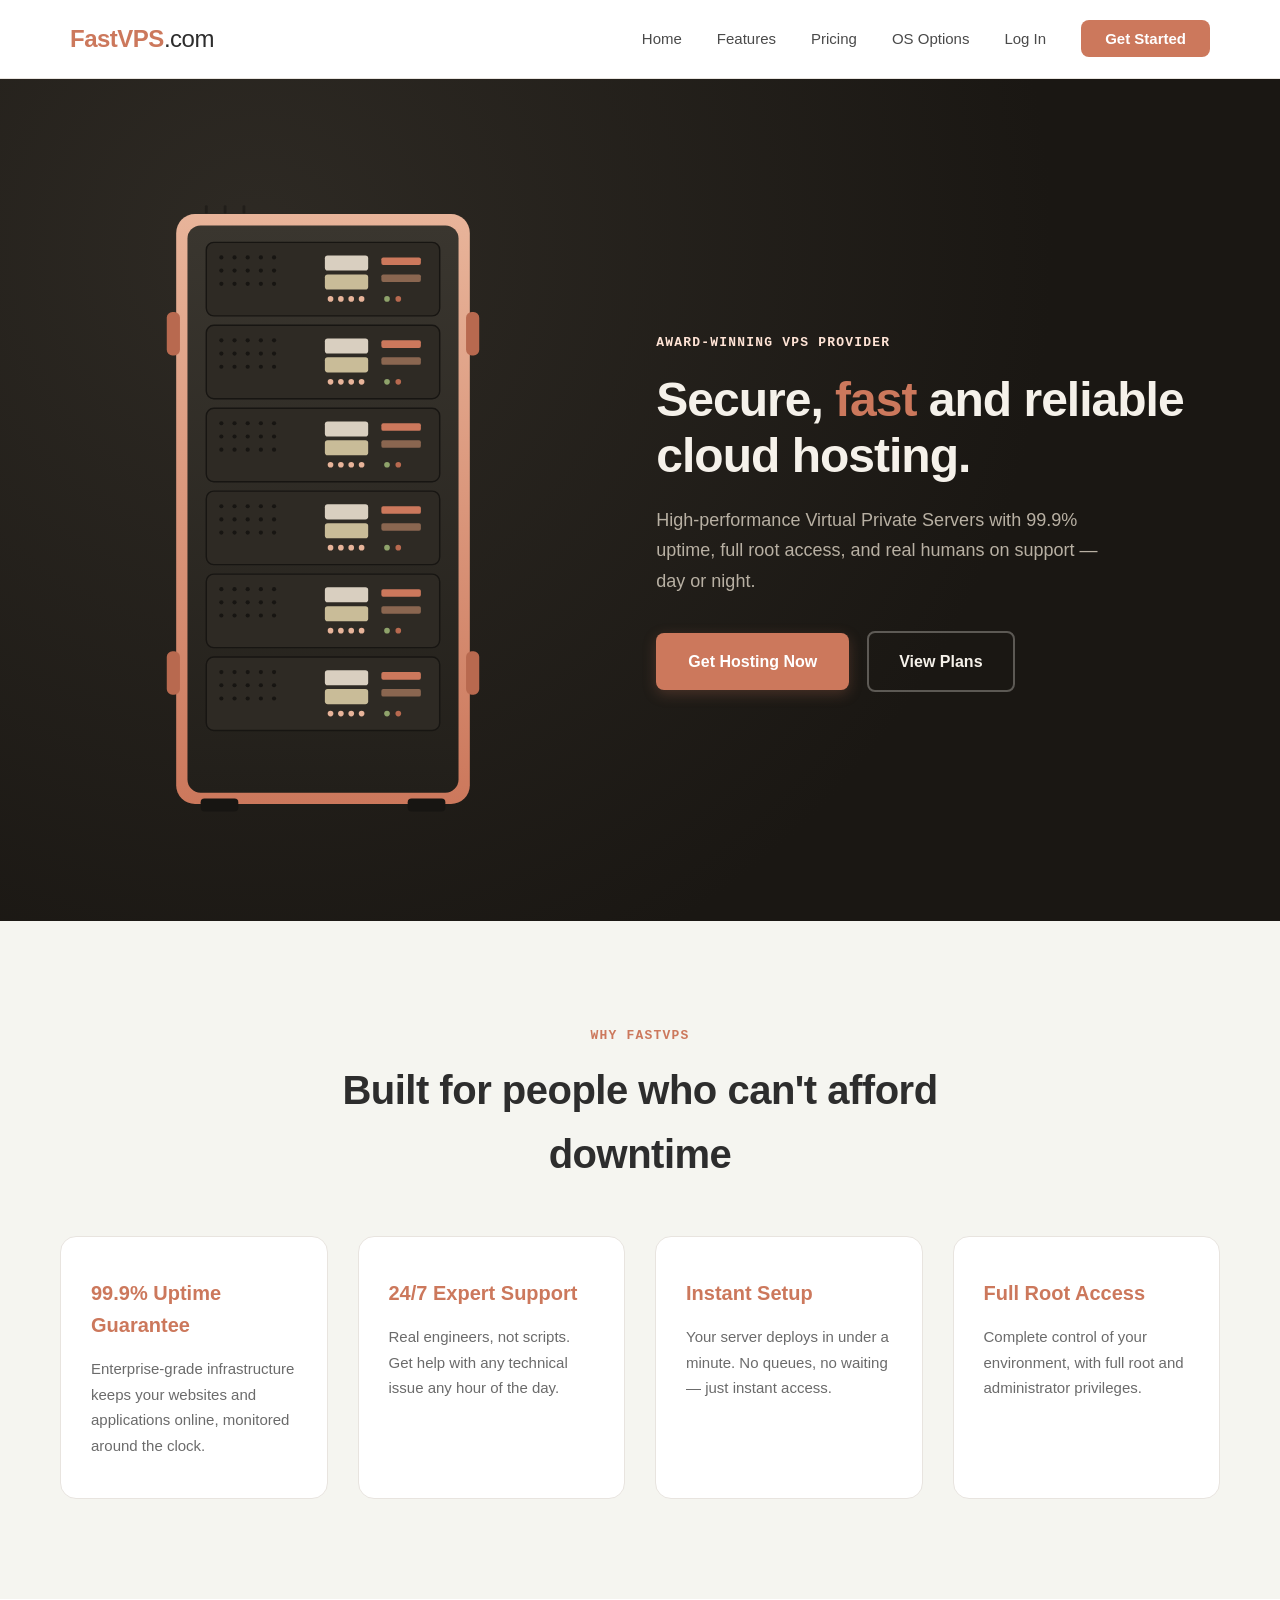
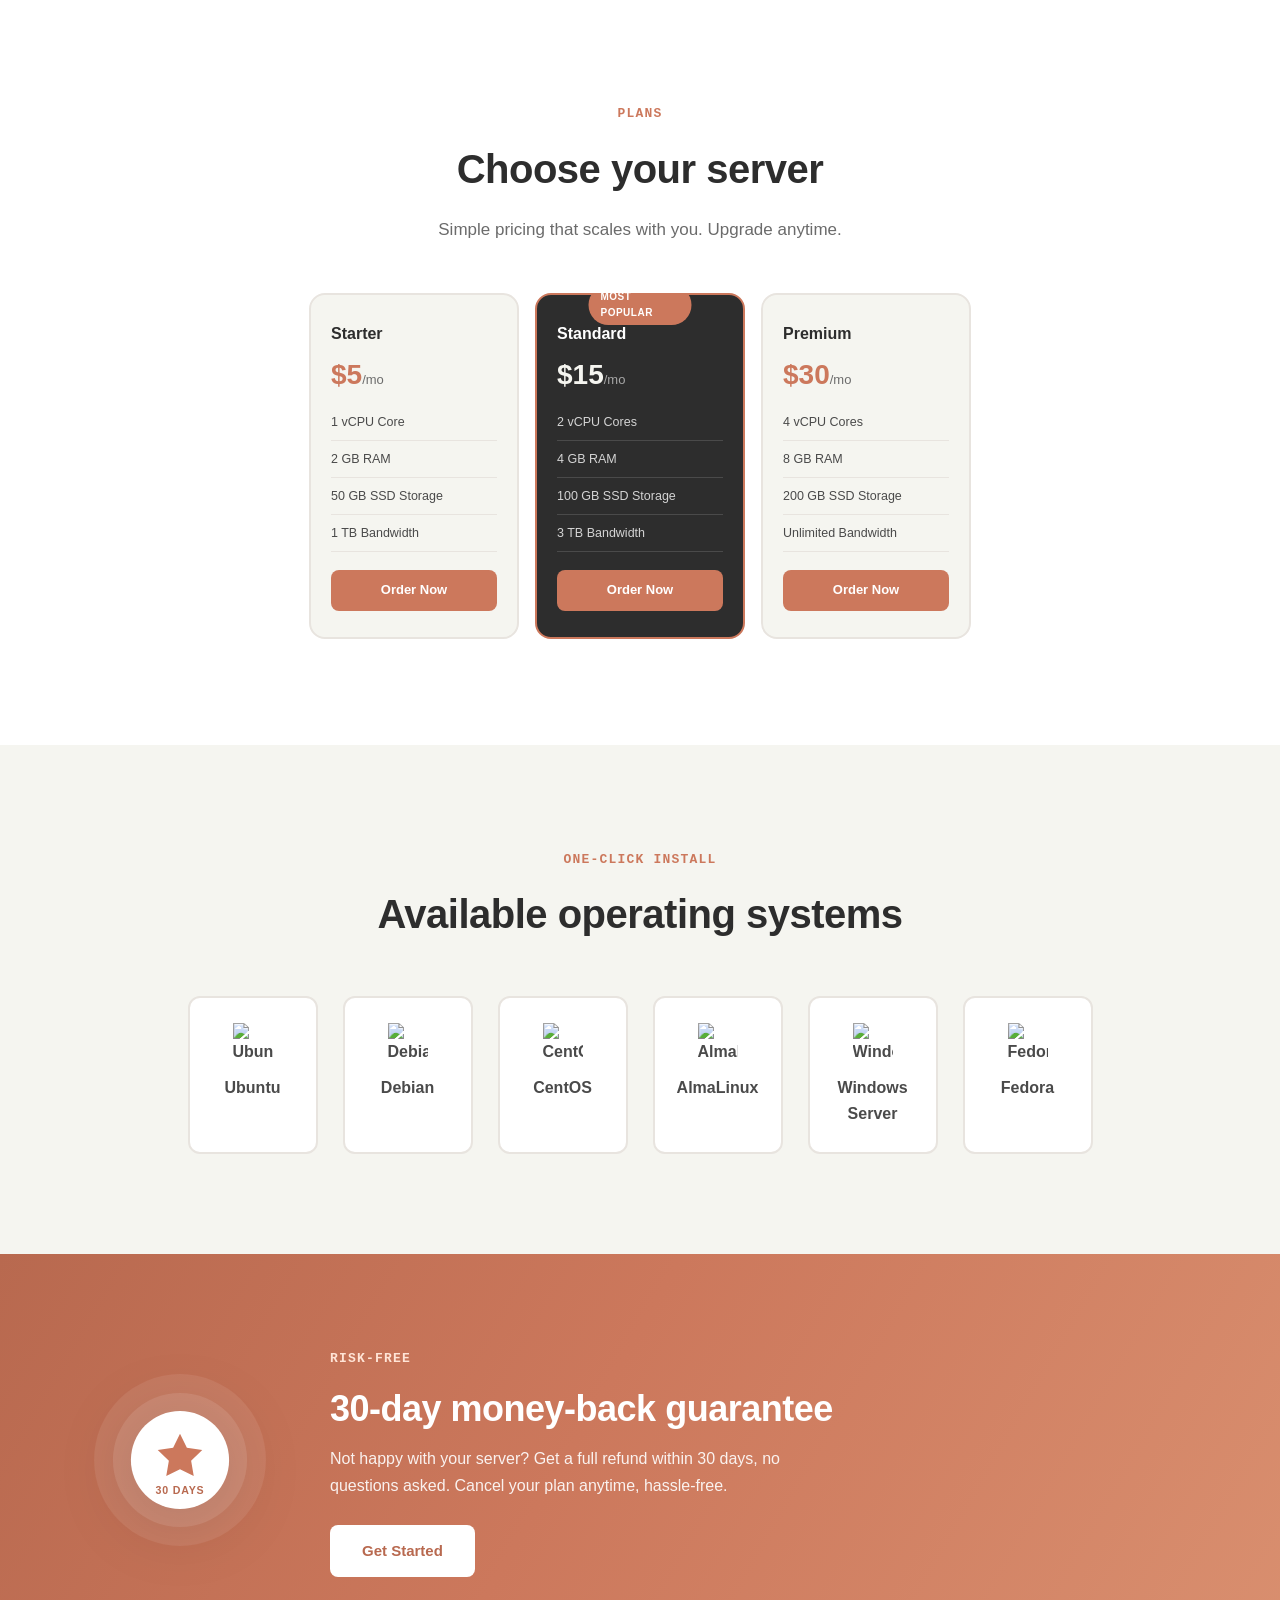
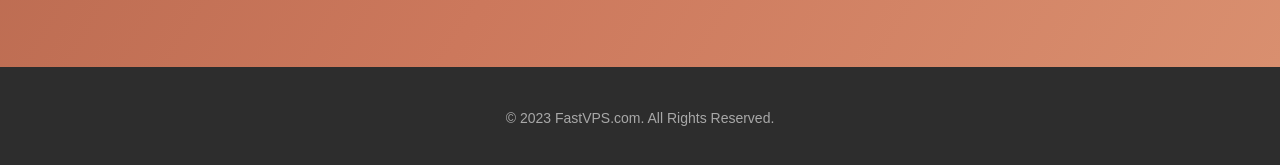
==== commit 4f4a2467: "Increase hero illustration size to better balance with hero text content" ====
--- a/index.html
+++ b/index.html
@@ -8,7 +8,7 @@
     <meta name="keywords" content="VPS hosting, buy VPS, best VPS server, Linux VPS, Windows VPS, 24/7 support VPS, cheap VPS">
     <meta name="robots" content="index, follow">
 
-    <link rel="stylesheet" href="style.css?v=13">
+    <link rel="stylesheet" href="style.css?v=14">
 </head>
 <body>
 
--- a/style.css
+++ b/style.css
@@ -146,7 +146,7 @@
 
 .hero-illustration-img {
     width: 100%;
-    max-width: 190px;
+    max-width: 320px;
     height: auto;
     display: block;
     margin: 0 auto;
